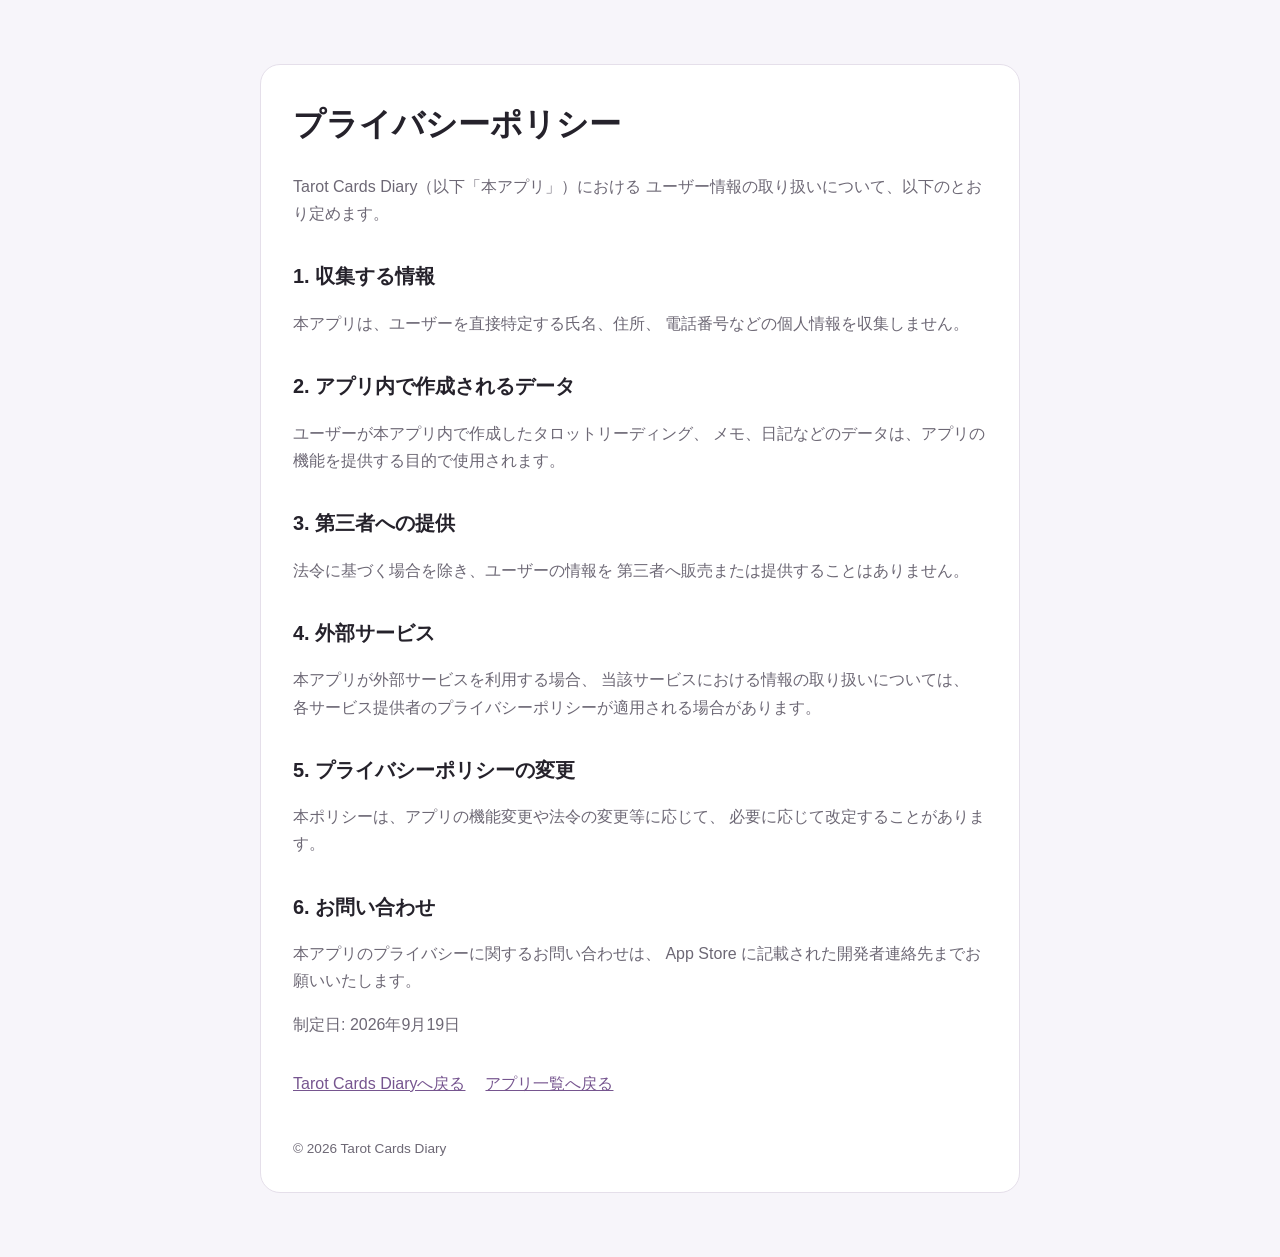
==== docs/tarot-cards-diary/privacy.html @ 871a6f44 "Update pages" ====
<!doctype html>
<html lang="ja">
<head>
  <meta charset="utf-8">
  <meta name="viewport" content="width=device-width, initial-scale=1">
  <title>プライバシーポリシー | Tarot Cards Diary</title>
  <meta
    name="description"
    content="Tarot Cards Diary のプライバシーポリシーです。"
  >
  <link rel="stylesheet" href="../style.css">
</head>
<body>
  <main>
    <div class="card">
      <h1>プライバシーポリシー</h1>

      <p>
        Tarot Cards Diary（以下「本アプリ」）における
        ユーザー情報の取り扱いについて、以下のとおり定めます。
      </p>

      <h2>1. 収集する情報</h2>

      <p>
        本アプリは、ユーザーを直接特定する氏名、住所、
        電話番号などの個人情報を収集しません。
      </p>

      <h2>2. アプリ内で作成されるデータ</h2>

      <p>
        ユーザーが本アプリ内で作成したタロットリーディング、
        メモ、日記などのデータは、アプリの機能を提供する目的で使用されます。
      </p>

      <h2>3. 第三者への提供</h2>

      <p>
        法令に基づく場合を除き、ユーザーの情報を
        第三者へ販売または提供することはありません。
      </p>

      <h2>4. 外部サービス</h2>

      <p>
        本アプリが外部サービスを利用する場合、
        当該サービスにおける情報の取り扱いについては、
        各サービス提供者のプライバシーポリシーが適用される場合があります。
      </p>

      <h2>5. プライバシーポリシーの変更</h2>

      <p>
        本ポリシーは、アプリの機能変更や法令の変更等に応じて、
        必要に応じて改定することがあります。
      </p>

      <h2>6. お問い合わせ</h2>

      <p>
        本アプリのプライバシーに関するお問い合わせは、
        App Store に記載された開発者連絡先までお願いいたします。
      </p>

      <p>
        制定日: 2026年9月19日
      </p>

      <nav>
        <a href="./">Tarot Cards Diaryへ戻る</a>
        <a href="../">アプリ一覧へ戻る</a>
      </nav>

      <footer>
        © 2026 Tarot Cards Diary
      </footer>
    </div>
  </main>
</body>
</html>
---- docs/style.css ----
:root {
  color-scheme: light dark;
  --bg: #f7f5fa;
  --card: #ffffff;
  --text: #25222b;
  --subtext: #6d6875;
  --accent: #76558f;
  --border: #e5dfea;
}

@media (prefers-color-scheme: dark) {
  :root {
    --bg: #17151b;
    --card: #211e26;
    --text: #f2edf5;
    --subtext: #b8afbf;
    --accent: #c6a4df;
    --border: #39323f;
  }
}

* {
  box-sizing: border-box;
}

body {
  margin: 0;
  font-family:
    -apple-system, BlinkMacSystemFont, "Segoe UI",
    "Hiragino Sans", "Yu Gothic", sans-serif;
  background: var(--bg);
  color: var(--text);
  line-height: 1.7;
}

main {
  width: min(760px, calc(100% - 32px));
  margin: 0 auto;
  padding: 64px 0;
}

.card {
  background: var(--card);
  border: 1px solid var(--border);
  border-radius: 20px;
  padding: 32px;
}

h1 {
  margin-top: 0;
  font-size: 2rem;
}

h2 {
  margin-top: 2rem;
  font-size: 1.25rem;
}

p,
li {
  color: var(--subtext);
}

a {
  color: var(--accent);
}

.app-list {
  display: grid;
  gap: 16px;
  margin-top: 28px;
}

.app-link {
  display: block;
  padding: 20px;
  border: 1px solid var(--border);
  border-radius: 14px;
  text-decoration: none;
}

.app-link strong {
  display: block;
  margin-bottom: 4px;
  color: var(--text);
  font-size: 1.1rem;
}

.app-link span {
  color: var(--subtext);
}

nav {
  margin-top: 32px;
  display: flex;
  gap: 20px;
  flex-wrap: wrap;
}

footer {
  margin-top: 40px;
  font-size: 0.85rem;
  color: var(--subtext);
}
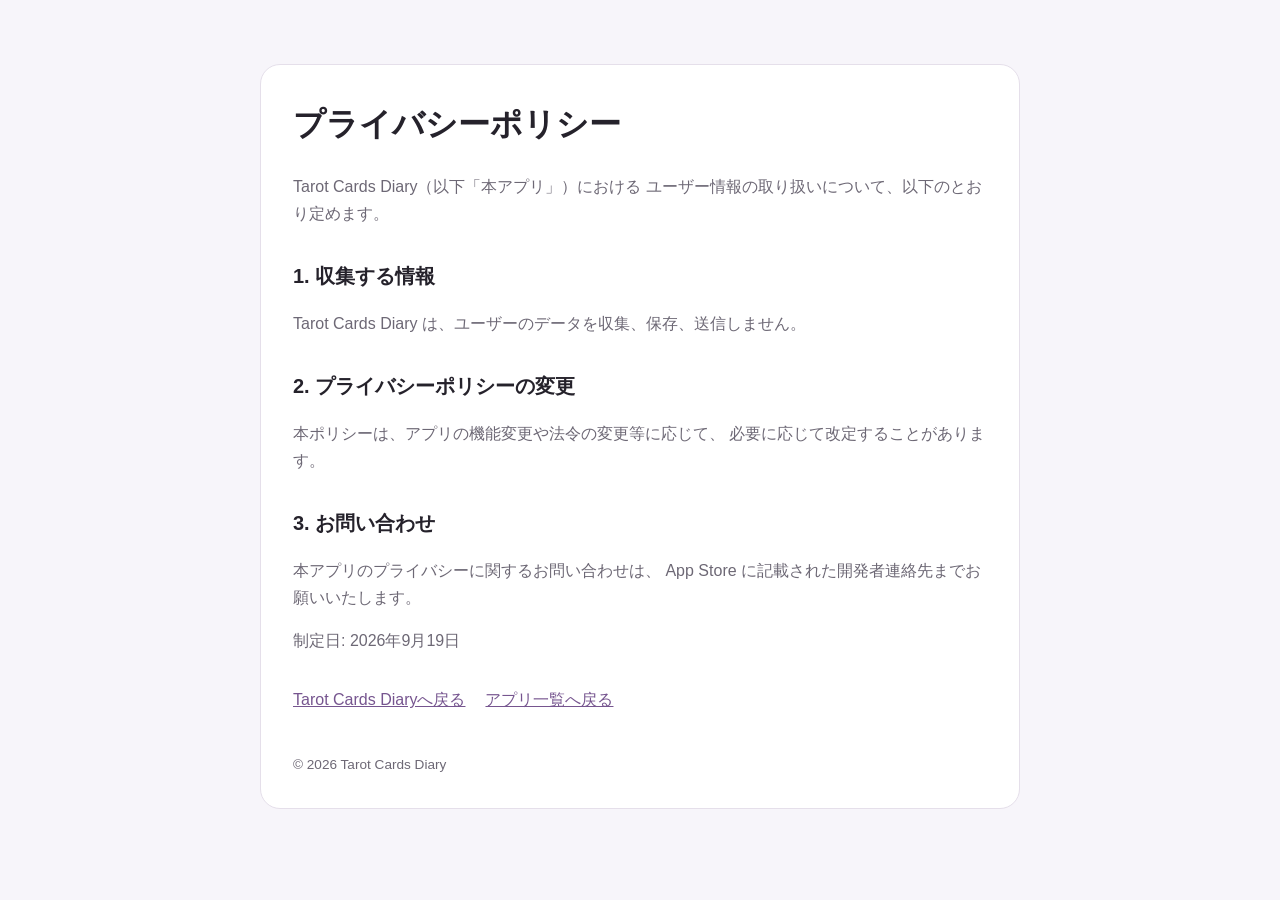
==== commit 2596047f: "Update privacy.html" ====
--- a/docs/tarot-cards-diary/privacy.html
+++ b/docs/tarot-cards-diary/privacy.html
@@ -23,40 +23,17 @@
       <h2>1. 収集する情報</h2>
 
       <p>
-        本アプリは、ユーザーを直接特定する氏名、住所、
-        電話番号などの個人情報を収集しません。
+        Tarot Cards Diary は、ユーザーのデータを収集、保存、送信しません。
       </p>
 
-      <h2>2. アプリ内で作成されるデータ</h2>
-
-      <p>
-        ユーザーが本アプリ内で作成したタロットリーディング、
-        メモ、日記などのデータは、アプリの機能を提供する目的で使用されます。
-      </p>
-
-      <h2>3. 第三者への提供</h2>
-
-      <p>
-        法令に基づく場合を除き、ユーザーの情報を
-        第三者へ販売または提供することはありません。
-      </p>
-
-      <h2>4. 外部サービス</h2>
-
-      <p>
-        本アプリが外部サービスを利用する場合、
-        当該サービスにおける情報の取り扱いについては、
-        各サービス提供者のプライバシーポリシーが適用される場合があります。
-      </p>
-
-      <h2>5. プライバシーポリシーの変更</h2>
+      <h2>2. プライバシーポリシーの変更</h2>
 
       <p>
         本ポリシーは、アプリの機能変更や法令の変更等に応じて、
         必要に応じて改定することがあります。
       </p>
 
-      <h2>6. お問い合わせ</h2>
+      <h2>3. お問い合わせ</h2>
 
       <p>
         本アプリのプライバシーに関するお問い合わせは、
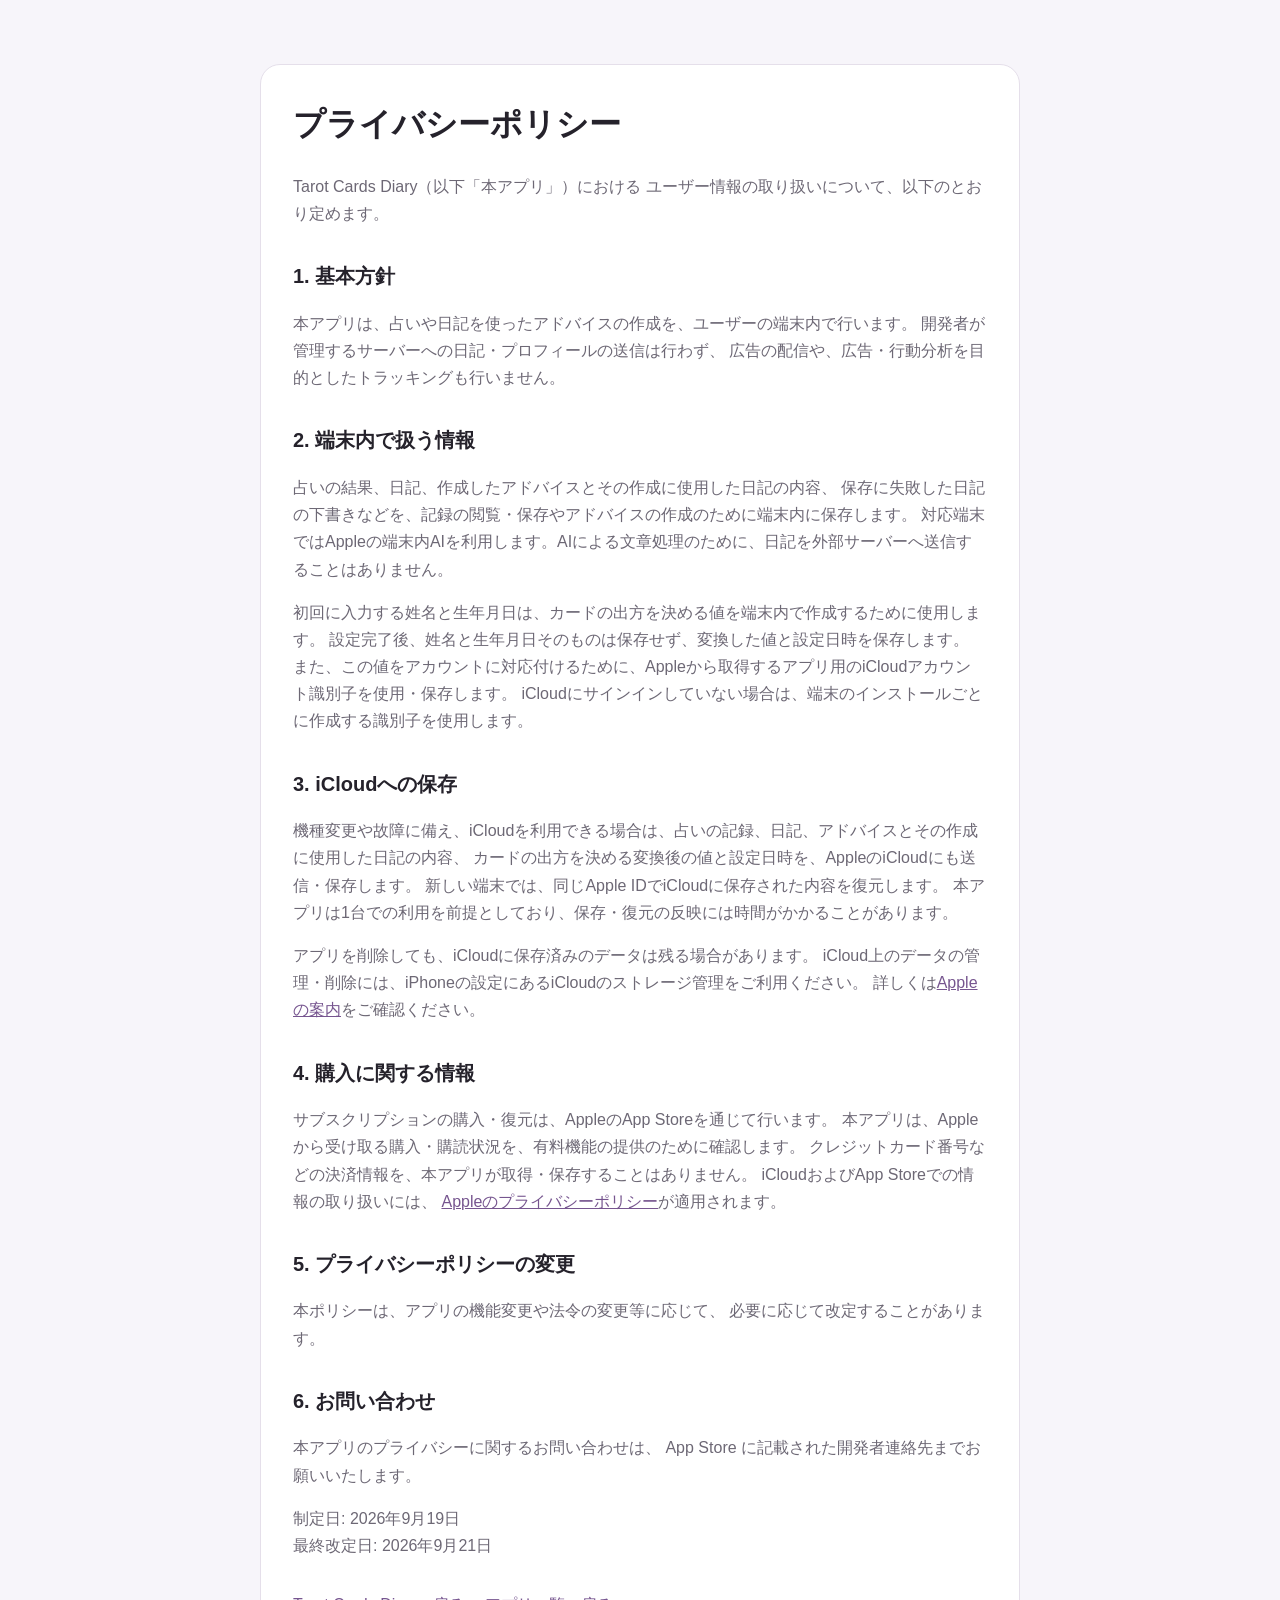
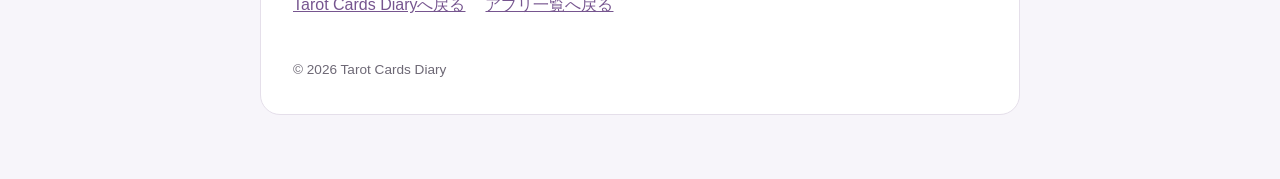
==== commit 0aa8d260: "Update privacy.html" ====
--- a/docs/tarot-cards-diary/privacy.html
+++ b/docs/tarot-cards-diary/privacy.html
@@ -20,20 +20,62 @@
         ユーザー情報の取り扱いについて、以下のとおり定めます。
       </p>
 
-      <h2>1. 収集する情報</h2>
+      <h2>1. 基本方針</h2>
 
       <p>
-        Tarot Cards Diary は、ユーザーのデータを収集、保存、送信しません。
+        本アプリは、占いや日記を使ったアドバイスの作成を、ユーザーの端末内で行います。
+        開発者が管理するサーバーへの日記・プロフィールの送信は行わず、
+        広告の配信や、広告・行動分析を目的としたトラッキングも行いません。
       </p>
 
-      <h2>2. プライバシーポリシーの変更</h2>
+      <h2>2. 端末内で扱う情報</h2>
+
+      <p>
+        占いの結果、日記、作成したアドバイスとその作成に使用した日記の内容、
+        保存に失敗した日記の下書きなどを、記録の閲覧・保存やアドバイスの作成のために端末内に保存します。
+        対応端末ではAppleの端末内AIを利用します。AIによる文章処理のために、日記を外部サーバーへ送信することはありません。
+      </p>
+
+      <p>
+        初回に入力する姓名と生年月日は、カードの出方を決める値を端末内で作成するために使用します。
+        設定完了後、姓名と生年月日そのものは保存せず、変換した値と設定日時を保存します。
+        また、この値をアカウントに対応付けるために、Appleから取得するアプリ用のiCloudアカウント識別子を使用・保存します。
+        iCloudにサインインしていない場合は、端末のインストールごとに作成する識別子を使用します。
+      </p>
+
+      <h2>3. iCloudへの保存</h2>
+
+      <p>
+        機種変更や故障に備え、iCloudを利用できる場合は、占いの記録、日記、アドバイスとその作成に使用した日記の内容、
+        カードの出方を決める変換後の値と設定日時を、AppleのiCloudにも送信・保存します。
+        新しい端末では、同じApple IDでiCloudに保存された内容を復元します。
+        本アプリは1台での利用を前提としており、保存・復元の反映には時間がかかることがあります。
+      </p>
+
+      <p>
+        アプリを削除しても、iCloudに保存済みのデータは残る場合があります。
+        iCloud上のデータの管理・削除には、iPhoneの設定にあるiCloudのストレージ管理をご利用ください。
+        詳しくは<a href="https://support.apple.com/ja-jp/guide/icloud/mm62d92d6b3e/icloud">Appleの案内</a>をご確認ください。
+      </p>
+
+      <h2>4. 購入に関する情報</h2>
+
+      <p>
+        サブスクリプションの購入・復元は、AppleのApp Storeを通じて行います。
+        本アプリは、Appleから受け取る購入・購読状況を、有料機能の提供のために確認します。
+        クレジットカード番号などの決済情報を、本アプリが取得・保存することはありません。
+        iCloudおよびApp Storeでの情報の取り扱いには、
+        <a href="https://www.apple.com/jp/legal/privacy/">Appleのプライバシーポリシー</a>が適用されます。
+      </p>
+
+      <h2>5. プライバシーポリシーの変更</h2>
 
       <p>
         本ポリシーは、アプリの機能変更や法令の変更等に応じて、
         必要に応じて改定することがあります。
       </p>
 
-      <h2>3. お問い合わせ</h2>
+      <h2>6. お問い合わせ</h2>
 
       <p>
         本アプリのプライバシーに関するお問い合わせは、
@@ -41,7 +83,8 @@
       </p>
 
       <p>
-        制定日: 2026年9月19日
+        制定日: 2026年9月19日<br>
+        最終改定日: 2026年9月21日
       </p>
 
       <nav>
